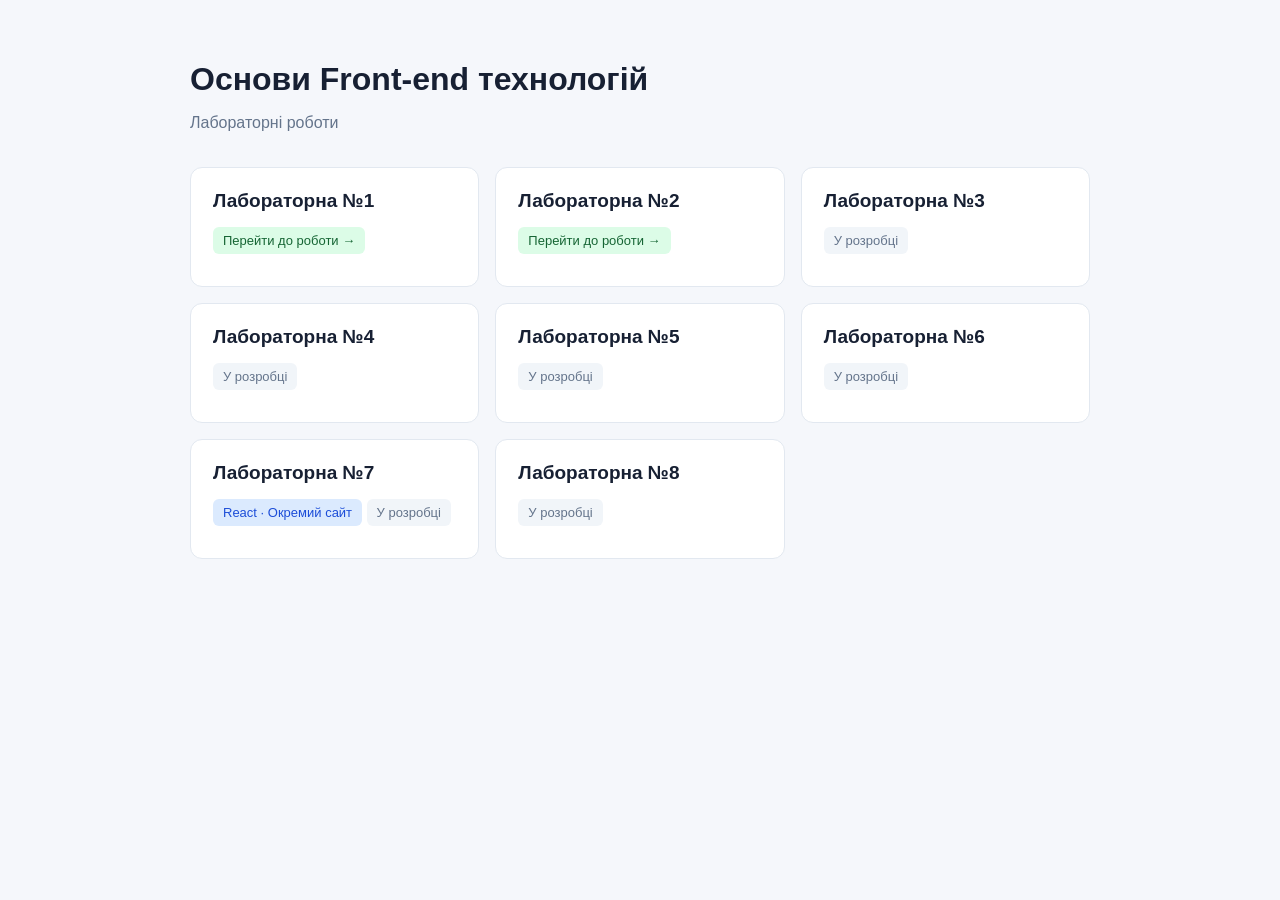
==== index.html @ c1be8a22 "Навігатор для лабораторних робіт" ====
<!DOCTYPE html>
<html lang="uk">
<head>
    <meta charset="UTF-8">
    <meta name="viewport" content="width=device-width, initial-scale=1.0">
    <meta name="description" content="Лабораторні роботи з Основ Front-end технологій">
    <title>Основи Front-end технологій — Лабораторні роботи</title>

    <style>
        * {
            box-sizing: border-box;
        }

        body {
            margin: 0;
            padding: 40px 20px;
            font-family: Arial, sans-serif;
            color: #172033;
            background-color: #f5f7fb;
        }

        main {
            max-width: 900px;
            margin: 0 auto;
        }

        h1 {
            margin-bottom: 12px;
            font-size: 32px;
        }

        .subtitle {
            margin-bottom: 35px;
            color: #64748b;
        }

        .lab-list {
            display: grid;
            grid-template-columns: repeat(auto-fit, minmax(250px, 1fr));
            gap: 16px;
            padding: 0;
            list-style: none;
        }

        .lab-card {
            display: block;
            min-height: 120px;
            padding: 22px;
            border: 1px solid #e2e8f0;
            border-radius: 12px;
            background-color: white;
            text-decoration: none;
            color: inherit;
        }

        a.lab-card {
            transition: border-color 0.2s, transform 0.2s;
        }

        a.lab-card:hover {
            border-color: #4c62fc;
            transform: translateY(-3px);
        }

        a.lab-card:focus-visible {
            outline: 3px solid #4c62fc;
            outline-offset: 3px;
        }

        .lab-title {
            display: block;
            margin-bottom: 15px;
            font-size: 19px;
            font-weight: bold;
        }

        .status {
            display: inline-block;
            padding: 6px 10px;
            border-radius: 6px;
            font-size: 13px;
        }

        .ready {
            color: #166534;
            background-color: #dcfce7;
        }

        .pending {
            color: #64748b;
            background-color: #f1f5f9;
        }

        .react {
            color: #1d4ed8;
            background-color: #dbeafe;
        }
    </style>
</head>

<body>
    <main>
        <h1>Основи Front-end технологій</h1>
        <p class="subtitle">Лабораторні роботи</p>

        <nav aria-label="Навігація лабораторними роботами">
            <ul class="lab-list">
                <li>
                    <a class="lab-card" href="./lab1/">
                        <span class="lab-title">Лабораторна №1</span>
                        <span class="status ready">Перейти до роботи →</span>
                    </a>
                </li>

                <li>
                    <a class="lab-card" href="./lab2/">
                        <span class="lab-title">Лабораторна №2</span>
                        <span class="status ready">Перейти до роботи →</span>
                    </a>
                </li>

                <li>
                    <div class="lab-card">
                        <span class="lab-title">Лабораторна №3</span>
                        <span class="status pending">У розробці</span>
                    </div>
                </li>

                <li>
                    <div class="lab-card">
                        <span class="lab-title">Лабораторна №4</span>
                        <span class="status pending">У розробці</span>
                    </div>
                </li>

                <li>
                    <div class="lab-card">
                        <span class="lab-title">Лабораторна №5</span>
                        <span class="status pending">У розробці</span>
                    </div>
                </li>

                <li>
                    <div class="lab-card">
                        <span class="lab-title">Лабораторна №6</span>
                        <span class="status pending">У розробці</span>
                    </div>
                </li>

                <li>
                    <div class="lab-card">
                        <span class="lab-title">Лабораторна №7</span>
                        <span class="status react">React · Окремий сайт</span>
                        <span class="status pending">У розробці</span>
                    </div>
                </li>

                <li>
                    <div class="lab-card">
                        <span class="lab-title">Лабораторна №8</span>
                        <span class="status pending">У розробці</span>
                    </div>
                </li>
            </ul>
        </nav>
    </main>
</body>
</html>
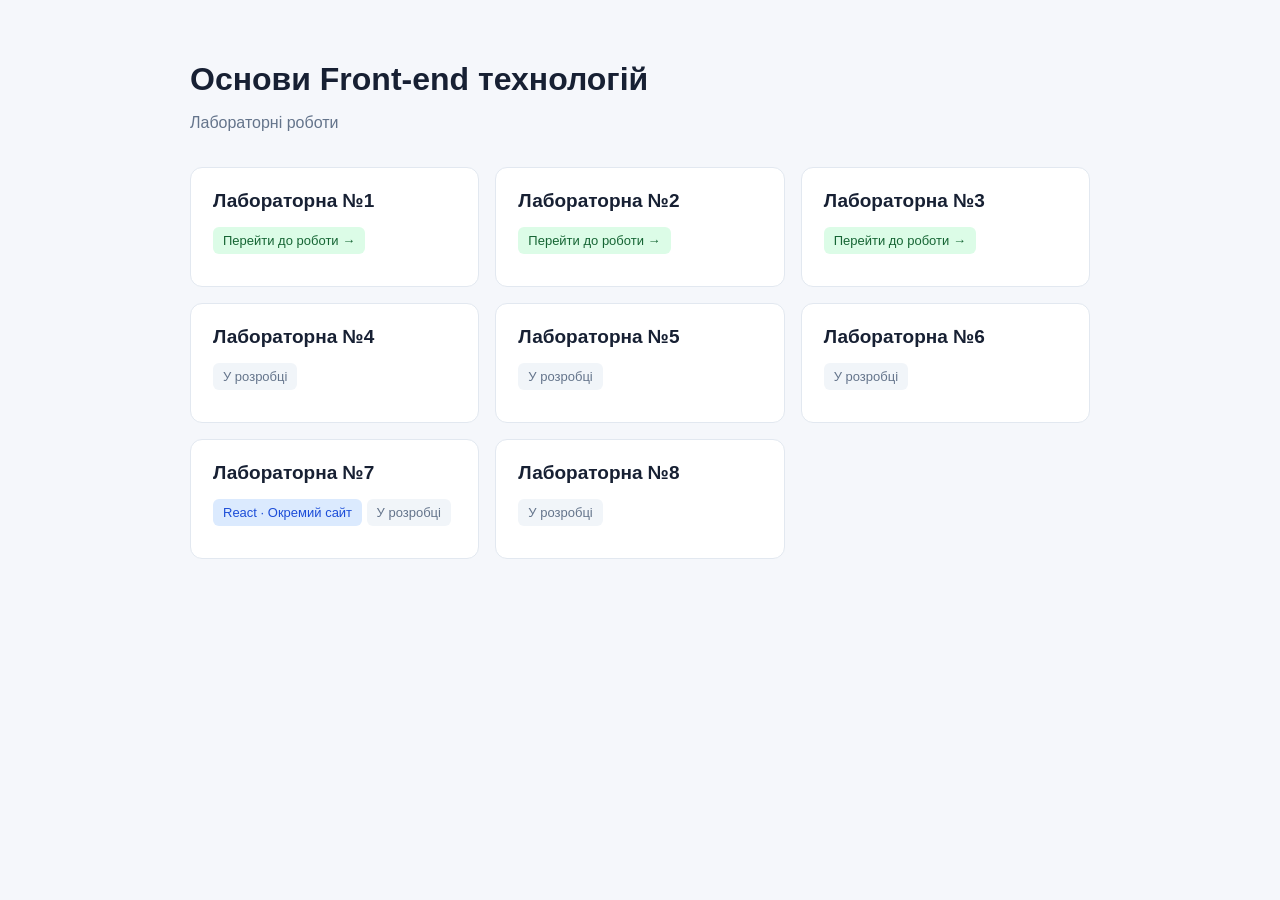
==== commit 6bee373d: "Виконано 3 лабораторну роботу" ====
--- a/index.html
+++ b/index.html
@@ -121,10 +121,10 @@
                 </li>
 
                 <li>
-                    <div class="lab-card">
+                    <a class="lab-card" href="./lab3/index.html">
                         <span class="lab-title">Лабораторна №3</span>
-                        <span class="status pending">У розробці</span>
-                    </div>
+                        <span class="status ready">Перейти до роботи →</span>
+                    </a>
                 </li>
 
                 <li>
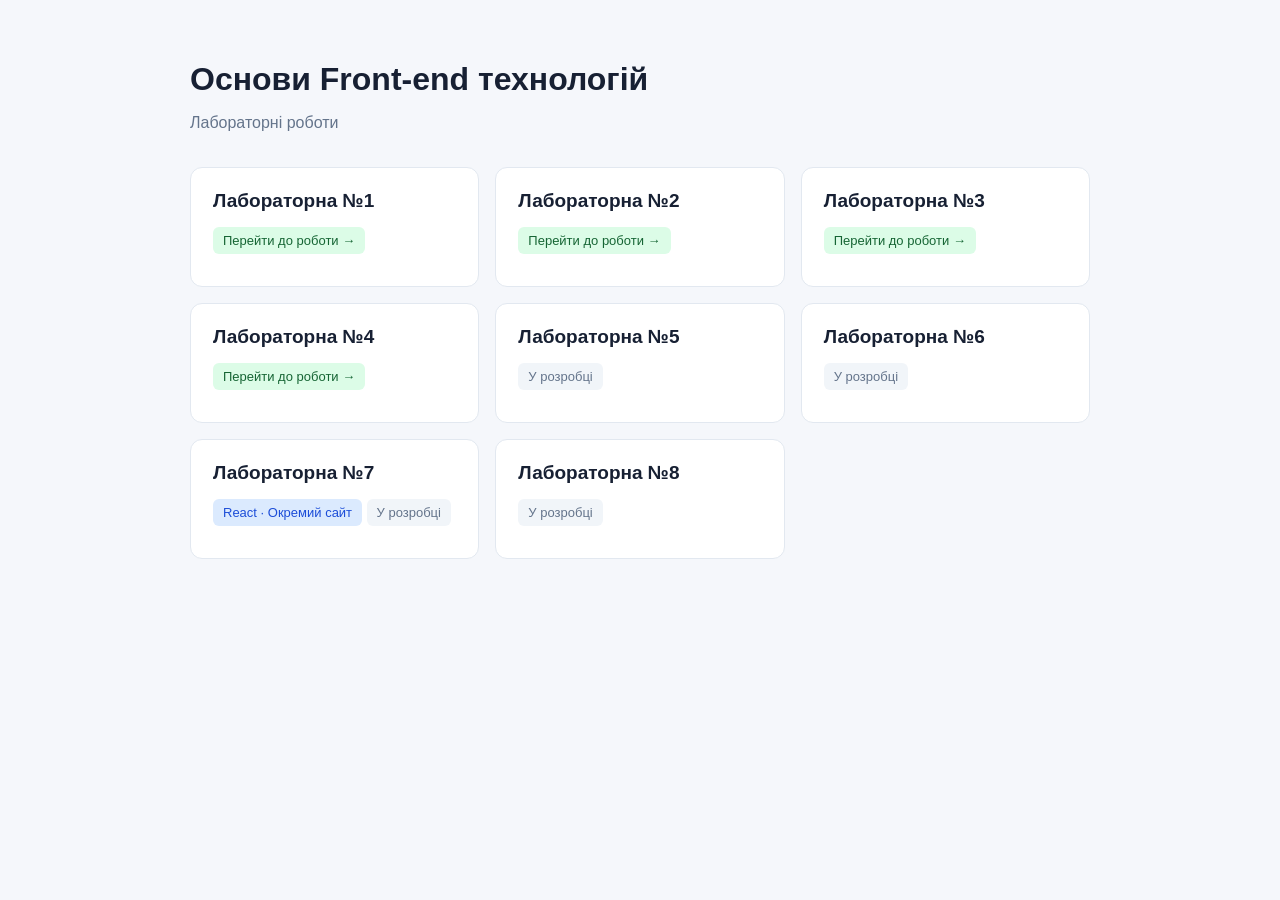
==== commit ddf9f211: "Виконано 4 лабораторну роботу" ====
--- a/index.html
+++ b/index.html
@@ -128,10 +128,10 @@
                 </li>
 
                 <li>
-                    <div class="lab-card">
+                    <a class="lab-card" href="./lab4/">
                         <span class="lab-title">Лабораторна №4</span>
-                        <span class="status pending">У розробці</span>
-                    </div>
+                        <span class="status ready">Перейти до роботи →</span>
+                    </a>
                 </li>
 
                 <li>
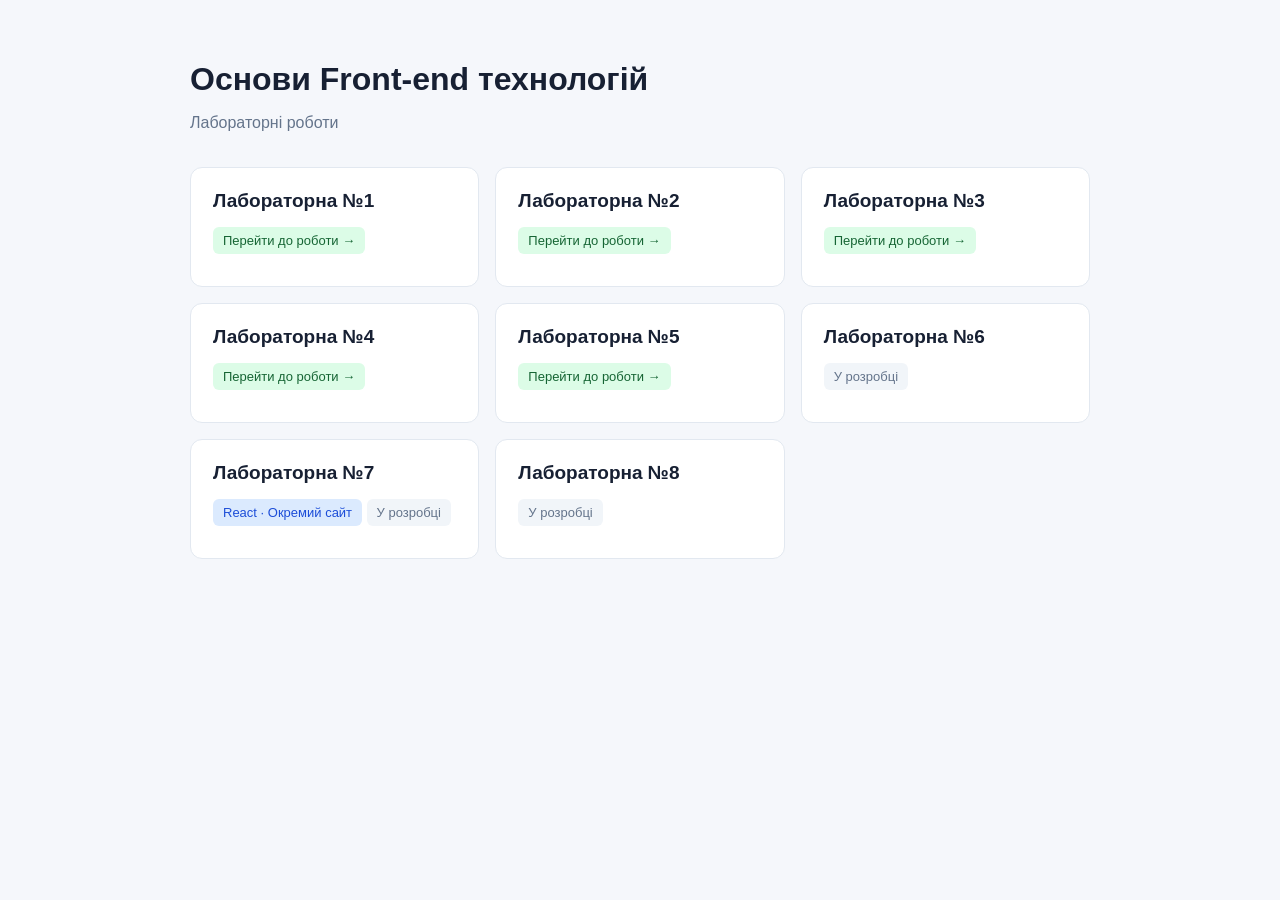
==== commit 21c97d6c: "Виконано 5 лабораторну роботу" ====
--- a/index.html
+++ b/index.html
@@ -135,10 +135,10 @@
                 </li>
 
                 <li>
-                    <div class="lab-card">
+                    <a class="lab-card" href="./lab5/">
                         <span class="lab-title">Лабораторна №5</span>
-                        <span class="status pending">У розробці</span>
-                    </div>
+                        <span class="status ready">Перейти до роботи →</span>
+                    </a>
                 </li>
 
                 <li>
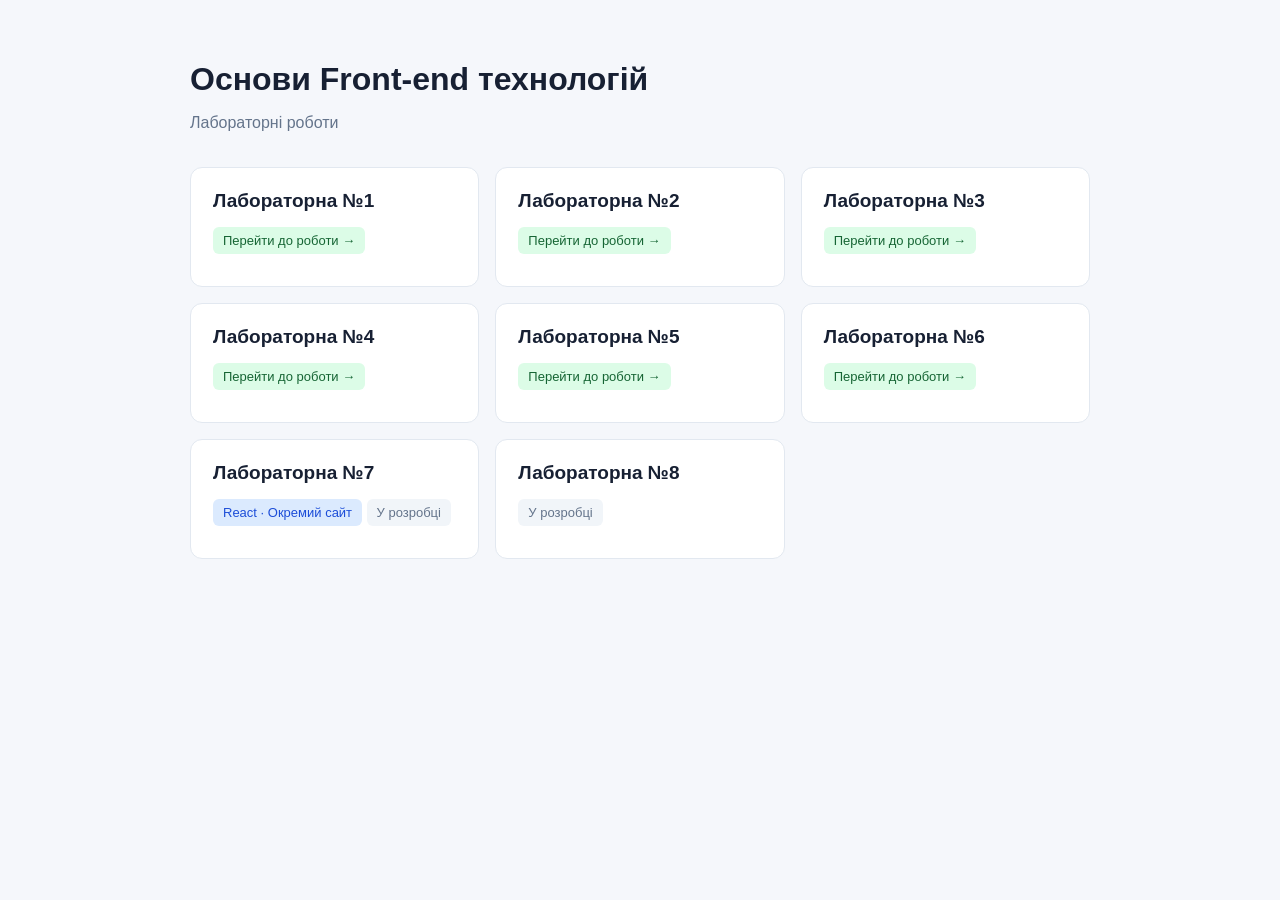
==== commit 8622bd9b: "Виконано 6 лабораторну роботу" ====
--- a/index.html
+++ b/index.html
@@ -142,10 +142,10 @@
                 </li>
 
                 <li>
-                    <div class="lab-card">
+                    <a class="lab-card" href="./lab6/">
                         <span class="lab-title">Лабораторна №6</span>
-                        <span class="status pending">У розробці</span>
-                    </div>
+                        <span class="status ready">Перейти до роботи →</span>
+                    </a>
                 </li>
 
                 <li>
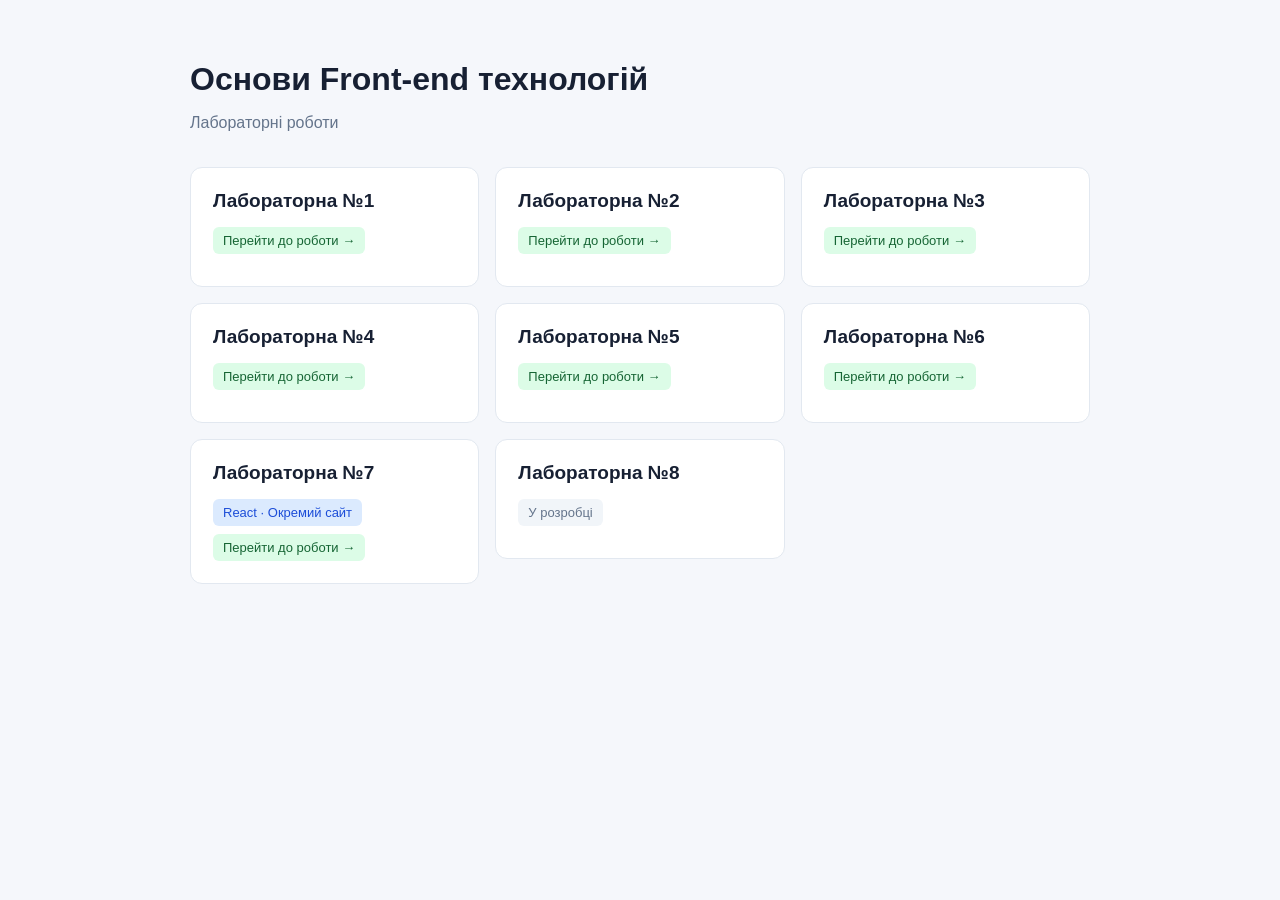
==== commit cd178364: "Виконано 7 лабораторну роботу" ====
--- a/index.html
+++ b/index.html
@@ -75,6 +75,13 @@
             font-weight: bold;
         }
 
+        .lab7-statuses {
+            display: flex;
+            flex-direction: column;
+            align-items: flex-start;
+            gap: 8px;
+        }
+
         .status {
             display: inline-block;
             padding: 6px 10px;
@@ -149,11 +156,13 @@
                 </li>
 
                 <li>
-                    <div class="lab-card">
+                    <a class="lab-card" href="https://utr54.github.io/frontend-lab7-react/">
                         <span class="lab-title">Лабораторна №7</span>
-                        <span class="status react">React · Окремий сайт</span>
-                        <span class="status pending">У розробці</span>
-                    </div>
+                        <div class="lab7-statuses">
+                            <span class="status react">React · Окремий сайт</span>
+                            <span class="status ready">Перейти до роботи →</span>
+                        </div>
+                    </a>
                 </li>
 
                 <li>
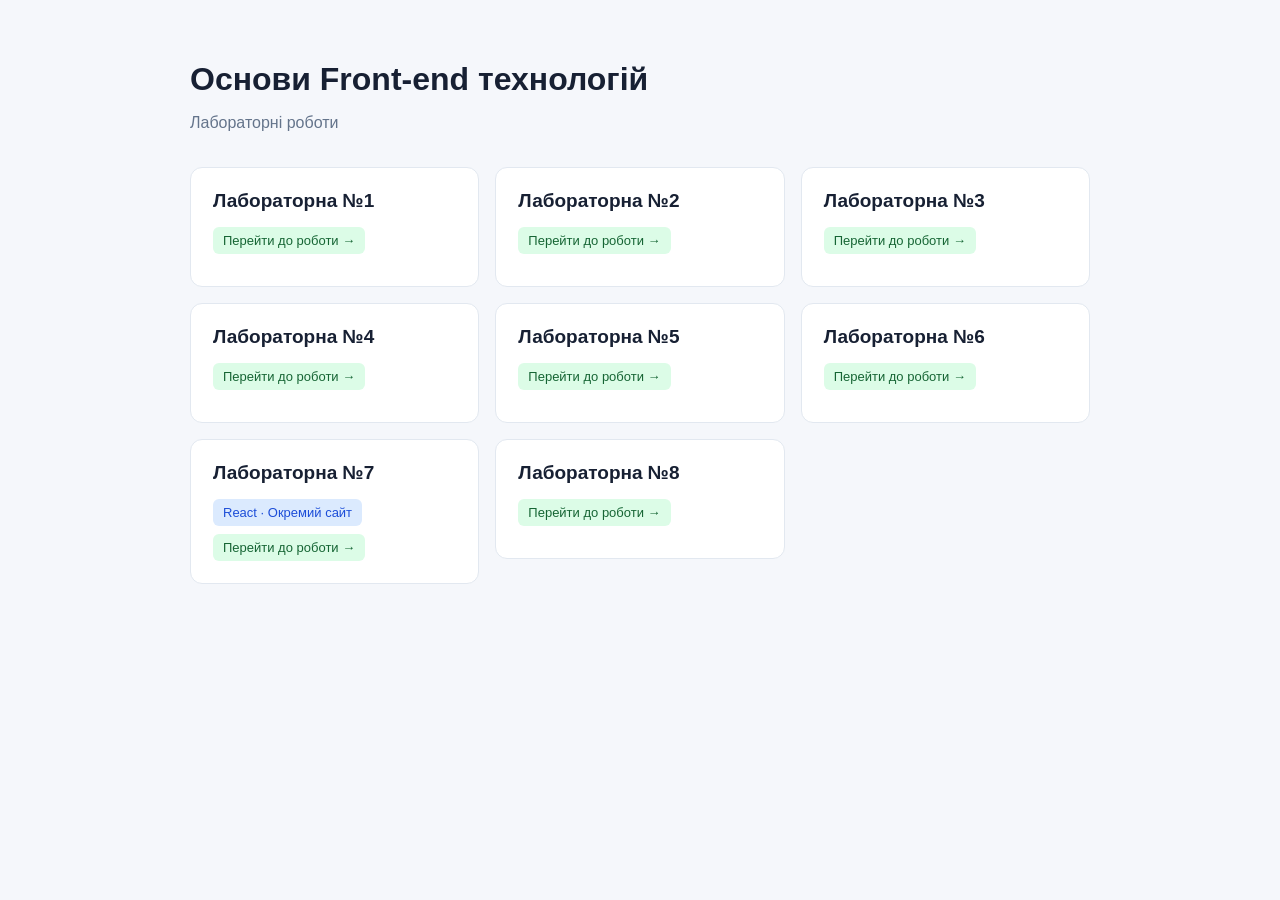
==== commit 5533461f: "Виконано 8 лабораторну роботу" ====
--- a/index.html
+++ b/index.html
@@ -166,10 +166,10 @@
                 </li>
 
                 <li>
-                    <div class="lab-card">
+                    <a class="lab-card" href="./lab8/index.html">
                         <span class="lab-title">Лабораторна №8</span>
-                        <span class="status pending">У розробці</span>
-                    </div>
+                        <span class="status ready">Перейти до роботи →</span>
+                    </a>
                 </li>
             </ul>
         </nav>
